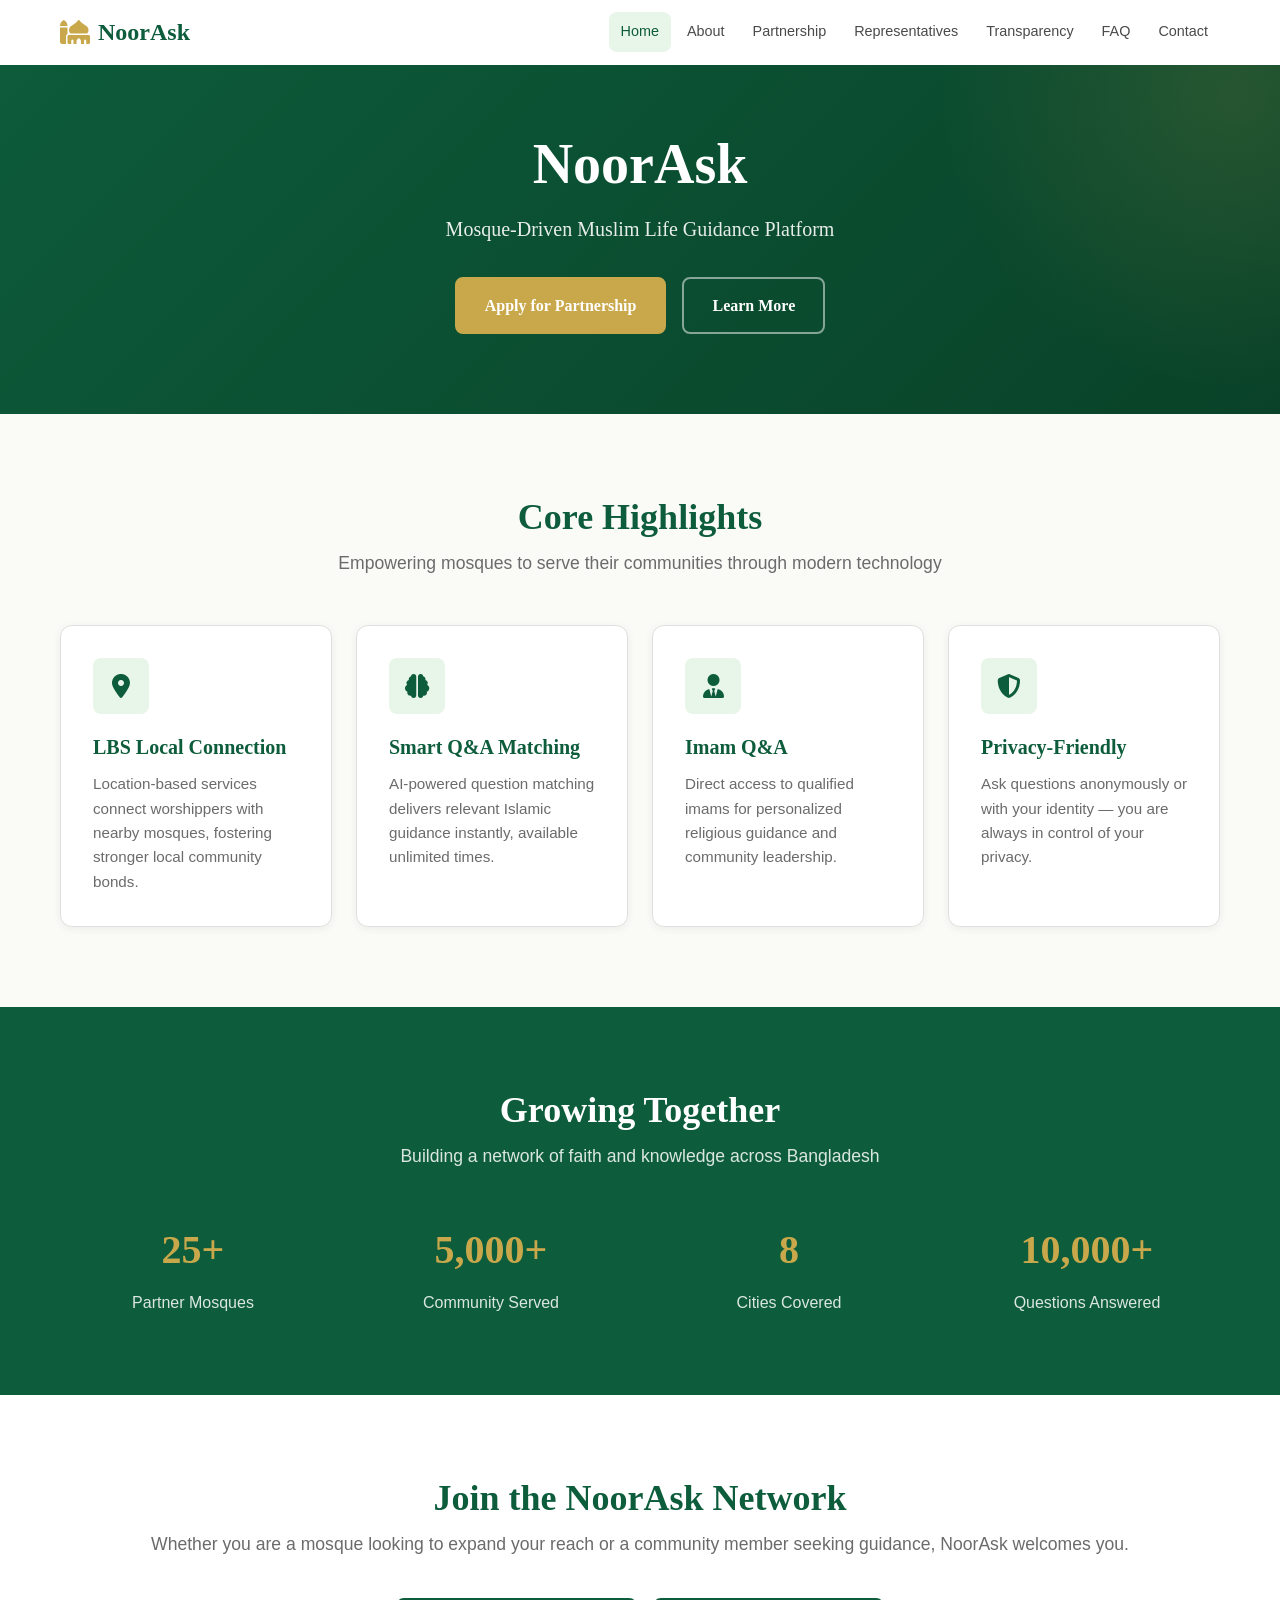
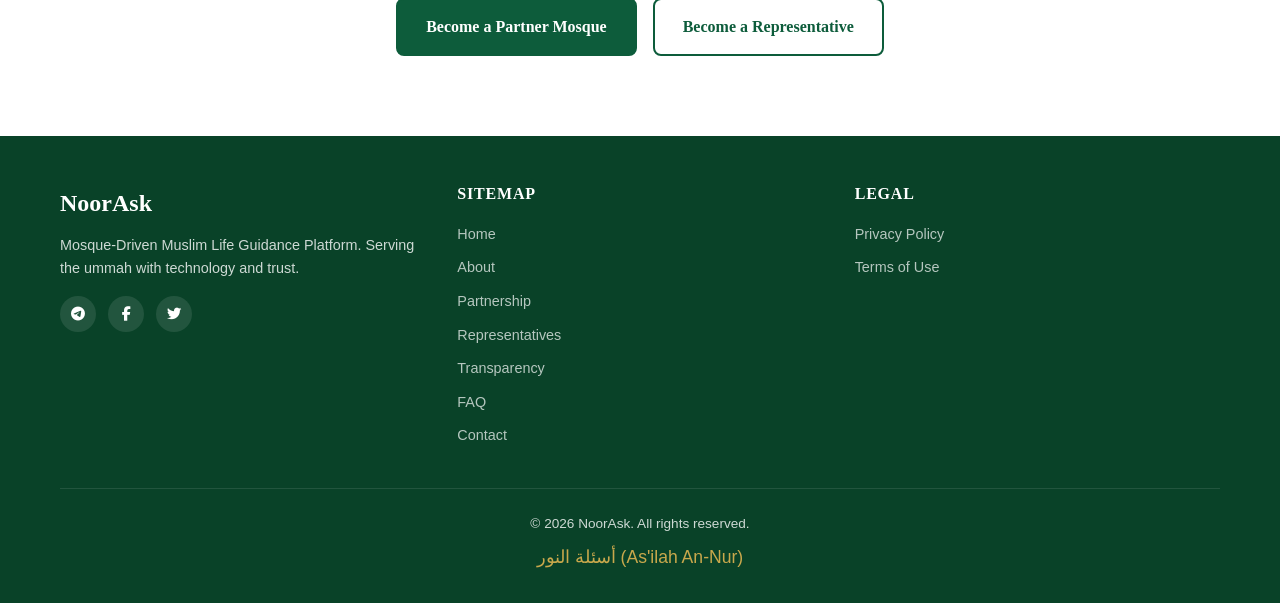
==== index.html @ b7441f34 "Initial commit: NoorAsk recruitment website" ====
<!DOCTYPE html>
<html lang="en" dir="ltr">
<head>
  <meta charset="UTF-8">
  <meta name="viewport" content="width=device-width, initial-scale=1.0">
  <meta name="description" content="NoorAsk - Mosque-Driven Muslim Life Guidance Platform. Connecting communities through technology.">
  <title>NoorAsk - Mosque-Driven Muslim Life Guidance</title>
  <link rel="stylesheet" href="https://cdnjs.cloudflare.com/ajax/libs/font-awesome/6.4.0/css/all.min.css">
  <link rel="stylesheet" href="./css/style.css">
</head>
<body>
  <!-- Navigation -->
  <nav class="navbar">
    <div class="container">
      <a href="./index.html" class="logo">
        <i class="fas fa-mosque"></i>
        NoorAsk
      </a>
      <button class="nav-toggle" aria-label="Toggle navigation">
        <i class="fas fa-bars"></i>
      </button>
      <ul class="nav-menu">
        <li><a href="./index.html" class="active">Home</a></li>
        <li><a href="./about.html">About</a></li>
        <li><a href="./partnership.html">Partnership</a></li>
        <li><a href="./representatives.html">Representatives</a></li>
        <li><a href="./transparency.html">Transparency</a></li>
        <li><a href="./faq.html">FAQ</a></li>
        <li><a href="./contact.html">Contact</a></li>
      </ul>
    </div>
  </nav>

  <!-- Hero Section -->
  <section class="hero">
    <div class="container">
      <h1>NoorAsk</h1>
      <p class="tagline">Mosque-Driven Muslim Life Guidance Platform</p>
      <div class="hero-buttons">
        <a href="./partnership.html" class="btn btn-primary">Apply for Partnership</a>
        <a href="./about.html" class="btn btn-outline">Learn More</a>
      </div>
    </div>
  </section>

  <!-- Features Section -->
  <section class="section bg-cream">
    <div class="container">
      <div class="section-header">
        <h2 class="section-title">Core Highlights</h2>
        <p class="section-subtitle">Empowering mosques to serve their communities through modern technology</p>
      </div>
      <div class="cards-grid">
        <div class="card">
          <div class="card-icon">
            <i class="fas fa-map-marker-alt"></i>
          </div>
          <h3>LBS Local Connection</h3>
          <p>Location-based services connect worshippers with nearby mosques, fostering stronger local community bonds.</p>
        </div>
        <div class="card">
          <div class="card-icon">
            <i class="fas fa-brain"></i>
          </div>
          <h3>Smart Q&A Matching</h3>
          <p>AI-powered question matching delivers relevant Islamic guidance instantly, available unlimited times.</p>
        </div>
        <div class="card">
          <div class="card-icon">
            <i class="fas fa-user-tie"></i>
          </div>
          <h3>Imam Q&A</h3>
          <p>Direct access to qualified imams for personalized religious guidance and community leadership.</p>
        </div>
        <div class="card">
          <div class="card-icon">
            <i class="fas fa-shield-alt"></i>
          </div>
          <h3>Privacy-Friendly</h3>
          <p>Ask questions anonymously or with your identity — you are always in control of your privacy.</p>
        </div>
      </div>
    </div>
  </section>

  <!-- Stats Section -->
  <section class="section bg-green">
    <div class="container">
      <div class="section-header">
        <h2 class="section-title">Growing Together</h2>
        <p class="section-subtitle">Building a network of faith and knowledge across Bangladesh</p>
      </div>
      <div class="stats-grid">
        <div class="stat-item">
          <span class="stat-number">25+</span>
          <span class="stat-label">Partner Mosques</span>
        </div>
        <div class="stat-item">
          <span class="stat-number">5,000+</span>
          <span class="stat-label">Community Served</span>
        </div>
        <div class="stat-item">
          <span class="stat-number">8</span>
          <span class="stat-label">Cities Covered</span>
        </div>
        <div class="stat-item">
          <span class="stat-number">10,000+</span>
          <span class="stat-label">Questions Answered</span>
        </div>
      </div>
    </div>
  </section>

  <!-- CTA Section -->
  <section class="section">
    <div class="container" style="text-align: center;">
      <h2 class="section-title">Join the NoorAsk Network</h2>
      <p class="section-subtitle">Whether you are a mosque looking to expand your reach or a community member seeking guidance, NoorAsk welcomes you.</p>
      <div style="display: flex; gap: 1rem; justify-content: center; flex-wrap: wrap;">
        <a href="./partnership.html" class="btn btn-primary">Become a Partner Mosque</a>
        <a href="./representatives.html" class="btn btn-outline">Become a Representative</a>
      </div>
    </div>
  </section>

  <!-- Footer -->
  <footer class="footer">
    <div class="container">
      <div class="footer-grid">
        <div>
          <div class="footer-brand">NoorAsk</div>
          <p style="font-size: 0.9rem; line-height: 1.6;">Mosque-Driven Muslim Life Guidance Platform. Serving the ummah with technology and trust.</p>
          <div class="footer-social">
            <a href="https://t.me/nooraskbangladesh" target="_blank" aria-label="Telegram"><i class="fab fa-telegram-plane"></i></a>
            <a href="https://facebook.com/nooraskbangladesh" target="_blank" aria-label="Facebook"><i class="fab fa-facebook-f"></i></a>
            <a href="#" target="_blank" aria-label="Twitter"><i class="fab fa-twitter"></i></a>
          </div>
        </div>
        <div class="footer-section">
          <h4>Sitemap</h4>
          <ul class="footer-links">
            <li><a href="./index.html">Home</a></li>
            <li><a href="./about.html">About</a></li>
            <li><a href="./partnership.html">Partnership</a></li>
            <li><a href="./representatives.html">Representatives</a></li>
            <li><a href="./transparency.html">Transparency</a></li>
            <li><a href="./faq.html">FAQ</a></li>
            <li><a href="./contact.html">Contact</a></li>
          </ul>
        </div>
        <div class="footer-section">
          <h4>Legal</h4>
          <ul class="footer-links">
            <li><a href="#">Privacy Policy</a></li>
            <li><a href="#">Terms of Use</a></li>
          </ul>
        </div>
      </div>
      <div class="footer-bottom">
        <p>© 2026 NoorAsk. All rights reserved.</p>
        <p class="arabic-text">أسئلة النور (As'ilah An-Nur)</p>
      </div>
    </div>
  </footer>

  <script src="./js/main.js"></script>
</body>
</html>
---- css/style.css ----
/* NoorAsk - Mosque-Driven Muslim Life Guidance Platform */
/* Global Reset & Base */
*, *::before, *::after {
  box-sizing: border-box;
  margin: 0;
  padding: 0;
}

:root {
  --primary-green: #0D5C3B;
  --dark-green: #094228;
  --light-green: #E8F5E9;
  --accent-gold: #C9A84C;
  --accent-gold-hover: #B3943D;
  --text-dark: #1A1A1A;
  --text-medium: #4A4A4A;
  --text-light: #6B6B6B;
  --bg-white: #FFFFFF;
  --bg-cream: #FAFAF7;
  --border-light: #E0E0E0;
  --shadow-sm: 0 2px 8px rgba(0,0,0,0.06);
  --shadow-md: 0 4px 16px rgba(0,0,0,0.1);
  --radius-sm: 8px;
  --radius-md: 12px;
  --radius-lg: 16px;
  --transition: all 0.3s ease;
}

html {
  scroll-behavior: smooth;
}

body {
  font-family: -apple-system, BlinkMacSystemFont, "Segoe UI", Roboto, "Helvetica Neue", Arial, "Noto Sans", sans-serif, "Apple Color Emoji", "Segoe UI Emoji";
  color: var(--text-dark);
  background-color: var(--bg-white);
  line-height: 1.6;
  -webkit-font-smoothing: antialiased;
}

h1, h2, h3, h4, h5, h6 {
  font-family: Georgia, "Times New Roman", serif;
  font-weight: 600;
  line-height: 1.3;
  color: var(--primary-green);
}

a {
  color: var(--primary-green);
  text-decoration: none;
  transition: var(--transition);
}

a:hover {
  color: var(--accent-gold);
}

img {
  max-width: 100%;
  height: auto;
  display: block;
}

.container {
  width: 100%;
  max-width: 1200px;
  margin: 0 auto;
  padding: 0 1.25rem;
}

/* Buttons */
.btn {
  display: inline-flex;
  align-items: center;
  justify-content: center;
  padding: 0.875rem 1.75rem;
  font-family: Georgia, serif;
  font-size: 1rem;
  font-weight: 600;
  border-radius: var(--radius-sm);
  cursor: pointer;
  transition: var(--transition);
  border: 2px solid transparent;
  text-align: center;
}

.btn-primary {
  background-color: var(--primary-green);
  color: var(--bg-white);
  border-color: var(--primary-green);
}

.btn-primary:hover {
  background-color: var(--dark-green);
  border-color: var(--dark-green);
  color: var(--bg-white);
}

.btn-outline {
  background-color: transparent;
  color: var(--primary-green);
  border-color: var(--primary-green);
}

.btn-outline:hover {
  background-color: var(--primary-green);
  color: var(--bg-white);
}

.btn-gold {
  background-color: var(--accent-gold);
  color: var(--bg-white);
  border-color: var(--accent-gold);
}

.btn-gold:hover {
  background-color: var(--accent-gold-hover);
  border-color: var(--accent-gold-hover);
  color: var(--bg-white);
}

.btn-sm {
  padding: 0.625rem 1.25rem;
  font-size: 0.875rem;
}

/* Section Styles */
.section {
  padding: 4rem 0;
}

.section-title {
  font-size: 2rem;
  text-align: center;
  margin-bottom: 0.5rem;
}

.section-subtitle {
  text-align: center;
  color: var(--text-light);
  font-size: 1.1rem;
  margin-bottom: 2.5rem;
}

.section-header {
  text-align: center;
  margin-bottom: 3rem;
}

.bg-cream {
  background-color: var(--bg-cream);
}

.bg-green {
  background-color: var(--primary-green);
  color: var(--bg-white);
}

.bg-green h1,
.bg-green h2,
.bg-green h3,
.bg-green h4 {
  color: var(--bg-white);
}

.bg-green .section-subtitle {
  color: rgba(255,255,255,0.85);
}

/* Navigation */
.navbar {
  position: fixed;
  top: 0;
  left: 0;
  right: 0;
  background-color: var(--bg-white);
  z-index: 1000;
  transition: var(--transition);
  border-bottom: 1px solid transparent;
}

.navbar.scrolled {
  box-shadow: var(--shadow-sm);
  border-bottom-color: var(--border-light);
}

.navbar .container {
  display: flex;
  align-items: center;
  justify-content: space-between;
  height: 64px;
}

.logo {
  font-family: Georgia, serif;
  font-size: 1.5rem;
  font-weight: 700;
  color: var(--primary-green);
  display: flex;
  align-items: center;
  gap: 0.5rem;
}

.logo i {
  color: var(--accent-gold);
}

.nav-menu {
  display: flex;
  list-style: none;
  gap: 0.25rem;
}

.nav-menu a {
  display: block;
  padding: 0.5rem 0.75rem;
  font-size: 0.9rem;
  font-weight: 500;
  color: var(--text-medium);
  border-radius: var(--radius-sm);
}

.nav-menu a:hover,
.nav-menu a.active {
  color: var(--primary-green);
  background-color: var(--light-green);
}

.nav-toggle {
  display: none;
  background: none;
  border: none;
  cursor: pointer;
  padding: 0.5rem;
  color: var(--primary-green);
  font-size: 1.25rem;
}

/* Mobile Navigation */
@media (max-width: 991px) {
  .nav-toggle {
    display: block;
  }

  .nav-menu {
    position: fixed;
    top: 64px;
    left: 0;
    right: 0;
    background-color: var(--bg-white);
    flex-direction: column;
    padding: 1rem;
    gap: 0.5rem;
    box-shadow: var(--shadow-md);
    transform: translateY(-150%);
    opacity: 0;
    transition: var(--transition);
    pointer-events: none;
    border-bottom: 1px solid var(--border-light);
  }

  .nav-menu.open {
    transform: translateY(0);
    opacity: 1;
    pointer-events: all;
  }

  .nav-menu a {
    padding: 0.875rem 1rem;
    font-size: 1rem;
    border-bottom: 1px solid var(--border-light);
    border-radius: 0;
  }

  .nav-menu li:last-child a {
    border-bottom: none;
  }
}

/* Hero Section */
.hero {
  padding: 8rem 0 5rem;
  background: linear-gradient(135deg, var(--primary-green) 0%, var(--dark-green) 100%);
  color: var(--bg-white);
  text-align: center;
  position: relative;
  overflow: hidden;
}

.hero::before {
  content: '';
  position: absolute;
  top: -50%;
  right: -20%;
  width: 600px;
  height: 600px;
  background: radial-gradient(circle, rgba(201,168,76,0.15) 0%, transparent 70%);
  pointer-events: none;
}

.hero h1 {
  font-size: 3rem;
  color: var(--bg-white);
  margin-bottom: 0.75rem;
}

.hero .tagline {
  font-family: Georgia, serif;
  font-size: 1.25rem;
  opacity: 0.9;
  margin-bottom: 2rem;
  max-width: 600px;
  margin-left: auto;
  margin-right: auto;
}

.hero-buttons {
  display: flex;
  gap: 1rem;
  justify-content: center;
  flex-wrap: wrap;
}

.hero .btn-primary {
  background-color: var(--accent-gold);
  border-color: var(--accent-gold);
  color: var(--bg-white);
}

.hero .btn-primary:hover {
  background-color: var(--accent-gold-hover);
  border-color: var(--accent-gold-hover);
}

.hero .btn-outline {
  color: var(--bg-white);
  border-color: rgba(255,255,255,0.5);
}

.hero .btn-outline:hover {
  background-color: var(--bg-white);
  color: var(--primary-green);
  border-color: var(--bg-white);
}

/* Cards Grid */
.cards-grid {
  display: grid;
  grid-template-columns: repeat(auto-fit, minmax(260px, 1fr));
  gap: 1.5rem;
}

.card {
  background-color: var(--bg-white);
  border-radius: var(--radius-md);
  padding: 2rem;
  box-shadow: var(--shadow-sm);
  border: 1px solid var(--border-light);
  transition: var(--transition);
}

.card:hover {
  box-shadow: var(--shadow-md);
  transform: translateY(-4px);
}

.card-icon {
  width: 56px;
  height: 56px;
  background-color: var(--light-green);
  border-radius: var(--radius-sm);
  display: flex;
  align-items: center;
  justify-content: center;
  margin-bottom: 1.25rem;
  color: var(--primary-green);
  font-size: 1.5rem;
}

.card h3 {
  font-size: 1.25rem;
  margin-bottom: 0.75rem;
}

.card p {
  color: var(--text-light);
  font-size: 0.95rem;
  line-height: 1.6;
}

/* Stats Section */
.stats-grid {
  display: grid;
  grid-template-columns: repeat(auto-fit, minmax(200px, 1fr));
  gap: 2rem;
  text-align: center;
}

.stat-item .stat-number {
  font-family: Georgia, serif;
  font-size: 2.5rem;
  font-weight: 700;
  color: var(--accent-gold);
  display: block;
  margin-bottom: 0.5rem;
}

.stat-item .stat-label {
  font-size: 1rem;
  color: rgba(255,255,255,0.85);
}

/* Placeholder Boxes */
.typeform-placeholder,
.dropboxsign-placeholder {
  background-color: var(--light-green);
  border: 2px dashed var(--primary-green);
  border-radius: var(--radius-md);
  padding: 3rem 2rem;
  text-align: center;
  color: var(--primary-green);
  font-family: Georgia, serif;
  margin: 1.5rem 0;
}

.typeform-placeholder i,
.dropboxsign-placeholder i {
  font-size: 2.5rem;
  margin-bottom: 1rem;
  display: block;
  opacity: 0.7;
}

/* Team Cards */
.team-grid {
  display: grid;
  grid-template-columns: repeat(auto-fit, minmax(240px, 1fr));
  gap: 1.5rem;
}

.team-card {
  text-align: center;
  padding: 2rem 1.5rem;
}

.team-avatar {
  width: 96px;
  height: 96px;
  background-color: var(--light-green);
  border-radius: 50%;
  display: flex;
  align-items: center;
  justify-content: center;
  margin: 0 auto 1.25rem;
  color: var(--primary-green);
  font-size: 2rem;
}

.team-card h4 {
  font-size: 1.15rem;
  margin-bottom: 0.25rem;
}

.team-role {
  color: var(--accent-gold);
  font-weight: 600;
  font-size: 0.9rem;
  margin-bottom: 0.75rem;
  display: block;
}

.team-card p {
  color: var(--text-light);
  font-size: 0.9rem;
}

/* Process Steps */
.process-steps {
  display: flex;
  justify-content: center;
  flex-wrap: wrap;
  gap: 1rem;
  margin: 2rem 0;
}

.step {
  display: flex;
  align-items: center;
  gap: 0.75rem;
  background-color: var(--bg-white);
  padding: 1rem 1.25rem;
  border-radius: var(--radius-sm);
  box-shadow: var(--shadow-sm);
  border: 1px solid var(--border-light);
  min-width: 200px;
}

.step-number {
  width: 36px;
  height: 36px;
  background-color: var(--primary-green);
  color: var(--bg-white);
  border-radius: 50%;
  display: flex;
  align-items: center;
  justify-content: center;
  font-family: Georgia, serif;
  font-weight: 700;
  flex-shrink: 0;
}

.step-text {
  font-weight: 500;
  font-size: 0.95rem;
}

/* Tables */
.table-responsive {
  overflow-x: auto;
  margin: 1.5rem 0;
}

table {
  width: 100%;
  border-collapse: collapse;
  background-color: var(--bg-white);
  border-radius: var(--radius-md);
  overflow: hidden;
  box-shadow: var(--shadow-sm);
}

thead {
  background-color: var(--primary-green);
  color: var(--bg-white);
}

th, td {
  padding: 1rem 1.25rem;
  text-align: left;
  border-bottom: 1px solid var(--border-light);
}

th {
  font-family: Georgia, serif;
  font-weight: 600;
  font-size: 0.95rem;
}

tbody tr:last-child td {
  border-bottom: none;
}

tbody tr:hover {
  background-color: var(--light-green);
}

/* Progress Bar */
.progress-bar {
  width: 100%;
  height: 8px;
  background-color: var(--border-light);
  border-radius: 4px;
  overflow: hidden;
}

.progress-fill {
  height: 100%;
  background-color: var(--accent-gold);
  border-radius: 4px;
  transition: width 0.5s ease;
}

/* FAQ Accordion */
.faq-category {
  margin-bottom: 2.5rem;
}

.faq-category-title {
  font-size: 1.35rem;
  margin-bottom: 1rem;
  padding-bottom: 0.5rem;
  border-bottom: 2px solid var(--light-green);
}

.faq-item {
  background-color: var(--bg-white);
  border: 1px solid var(--border-light);
  border-radius: var(--radius-sm);
  margin-bottom: 0.75rem;
  overflow: hidden;
}

.faq-question {
  width: 100%;
  background: none;
  border: none;
  padding: 1.25rem;
  text-align: left;
  font-family: inherit;
  font-size: 1rem;
  font-weight: 500;
  color: var(--text-dark);
  cursor: pointer;
  display: flex;
  justify-content: space-between;
  align-items: center;
  transition: var(--transition);
}

.faq-question:hover {
  background-color: var(--light-green);
}

.faq-question i {
  transition: var(--transition);
  color: var(--primary-green);
}

.faq-item.active .faq-question i {
  transform: rotate(180deg);
}

.faq-answer {
  max-height: 0;
  overflow: hidden;
  transition: max-height 0.3s ease, padding 0.3s ease;
  padding: 0 1.25rem;
}

.faq-item.active .faq-answer {
  max-height: 500px;
  padding: 0 1.25rem 1.25rem;
}

.faq-answer p {
  color: var(--text-light);
  line-height: 1.7;
}

/* Contact Page */
.contact-grid {
  display: grid;
  grid-template-columns: repeat(auto-fit, minmax(280px, 1fr));
  gap: 2rem;
  margin-top: 2rem;
}

.contact-card {
  text-align: center;
  padding: 2.5rem 2rem;
}

.contact-card i {
  font-size: 2rem;
  color: var(--accent-gold);
  margin-bottom: 1rem;
}

.contact-card h3 {
  margin-bottom: 0.5rem;
  font-size: 1.2rem;
}

.contact-card a {
  color: var(--primary-green);
  font-weight: 500;
}

.contact-card a:hover {
  color: var(--accent-gold);
}

.social-links {
  display: flex;
  justify-content: center;
  gap: 1rem;
  margin-top: 2rem;
}

.social-links a {
  width: 48px;
  height: 48px;
  border-radius: 50%;
  background-color: var(--light-green);
  color: var(--primary-green);
  display: flex;
  align-items: center;
  justify-content: center;
  font-size: 1.25rem;
  transition: var(--transition);
}

.social-links a:hover {
  background-color: var(--primary-green);
  color: var(--bg-white);
  transform: translateY(-3px);
}

/* Footer */
.footer {
  background-color: var(--dark-green);
  color: rgba(255,255,255,0.8);
  padding: 3rem 0 1.5rem;
}

.footer-grid {
  display: grid;
  grid-template-columns: repeat(auto-fit, minmax(200px, 1fr));
  gap: 2rem;
  margin-bottom: 2rem;
}

.footer-brand {
  font-family: Georgia, serif;
  font-size: 1.5rem;
  font-weight: 700;
  color: var(--bg-white);
  margin-bottom: 0.75rem;
}

.footer-section h4 {
  color: var(--bg-white);
  font-size: 1rem;
  margin-bottom: 1rem;
  text-transform: uppercase;
  letter-spacing: 0.05em;
}

.footer-links {
  list-style: none;
}

.footer-links li {
  margin-bottom: 0.5rem;
}

.footer-links a {
  color: rgba(255,255,255,0.7);
  font-size: 0.9rem;
}

.footer-links a:hover {
  color: var(--accent-gold);
}

.footer-social {
  display: flex;
  gap: 0.75rem;
  margin-top: 1rem;
}

.footer-social a {
  width: 36px;
  height: 36px;
  border-radius: 50%;
  background-color: rgba(255,255,255,0.1);
  color: var(--bg-white);
  display: flex;
  align-items: center;
  justify-content: center;
  font-size: 0.9rem;
  transition: var(--transition);
}

.footer-social a:hover {
  background-color: var(--accent-gold);
  color: var(--bg-white);
}

.footer-bottom {
  border-top: 1px solid rgba(255,255,255,0.1);
  padding-top: 1.5rem;
  text-align: center;
  font-size: 0.85rem;
}

.footer-bottom p {
  margin-bottom: 0.5rem;
}

.arabic-text {
  font-family: "Traditional Arabic", "Arial", sans-serif;
  font-size: 1.1rem;
  color: var(--accent-gold);
  margin-top: 0.5rem;
}

/* Content Blocks */
.content-block {
  max-width: 800px;
  margin: 0 auto;
}

.content-block p {
  margin-bottom: 1.25rem;
  color: var(--text-medium);
  line-height: 1.8;
}

.feature-list {
  list-style: none;
  margin: 1.5rem 0;
}

.feature-list li {
  padding: 0.75rem 0;
  padding-left: 2rem;
  position: relative;
  color: var(--text-medium);
  border-bottom: 1px solid var(--border-light);
}

.feature-list li:last-child {
  border-bottom: none;
}

.feature-list li::before {
  content: '\f00c';
  font-family: 'Font Awesome 6 Free';
  font-weight: 900;
  position: absolute;
  left: 0;
  color: var(--accent-gold);
}

/* Responsive Adjustments */
@media (max-width: 768px) {
  .hero {
    padding: 7rem 0 4rem;
  }

  .hero h1 {
    font-size: 2.25rem;
  }

  .hero .tagline {
    font-size: 1.05rem;
  }

  .section {
    padding: 3rem 0;
  }

  .section-title {
    font-size: 1.6rem;
  }

  .cards-grid {
    grid-template-columns: 1fr;
  }

  .process-steps {
    flex-direction: column;
    align-items: stretch;
  }

  .step {
    min-width: auto;
  }

  .stats-grid {
    grid-template-columns: 1fr;
    gap: 1.5rem;
  }

  .footer-grid {
    grid-template-columns: 1fr;
    text-align: center;
  }

  .footer-social {
    justify-content: center;
  }
}

@media (min-width: 992px) {
  .hero h1 {
    font-size: 3.5rem;
  }

  .section {
    padding: 5rem 0;
  }

  .section-title {
    font-size: 2.25rem;
  }
}

/* RTL Support */
[dir="rtl"] .feature-list li {
  padding-left: 0;
  padding-right: 2rem;
}

[dir="rtl"] .feature-list li::before {
  left: auto;
  right: 0;
}

[dir="rtl"] .step {
  flex-direction: row-reverse;
}

[dir="rtl"] .faq-question {
  flex-direction: row-reverse;
  text-align: right;
}
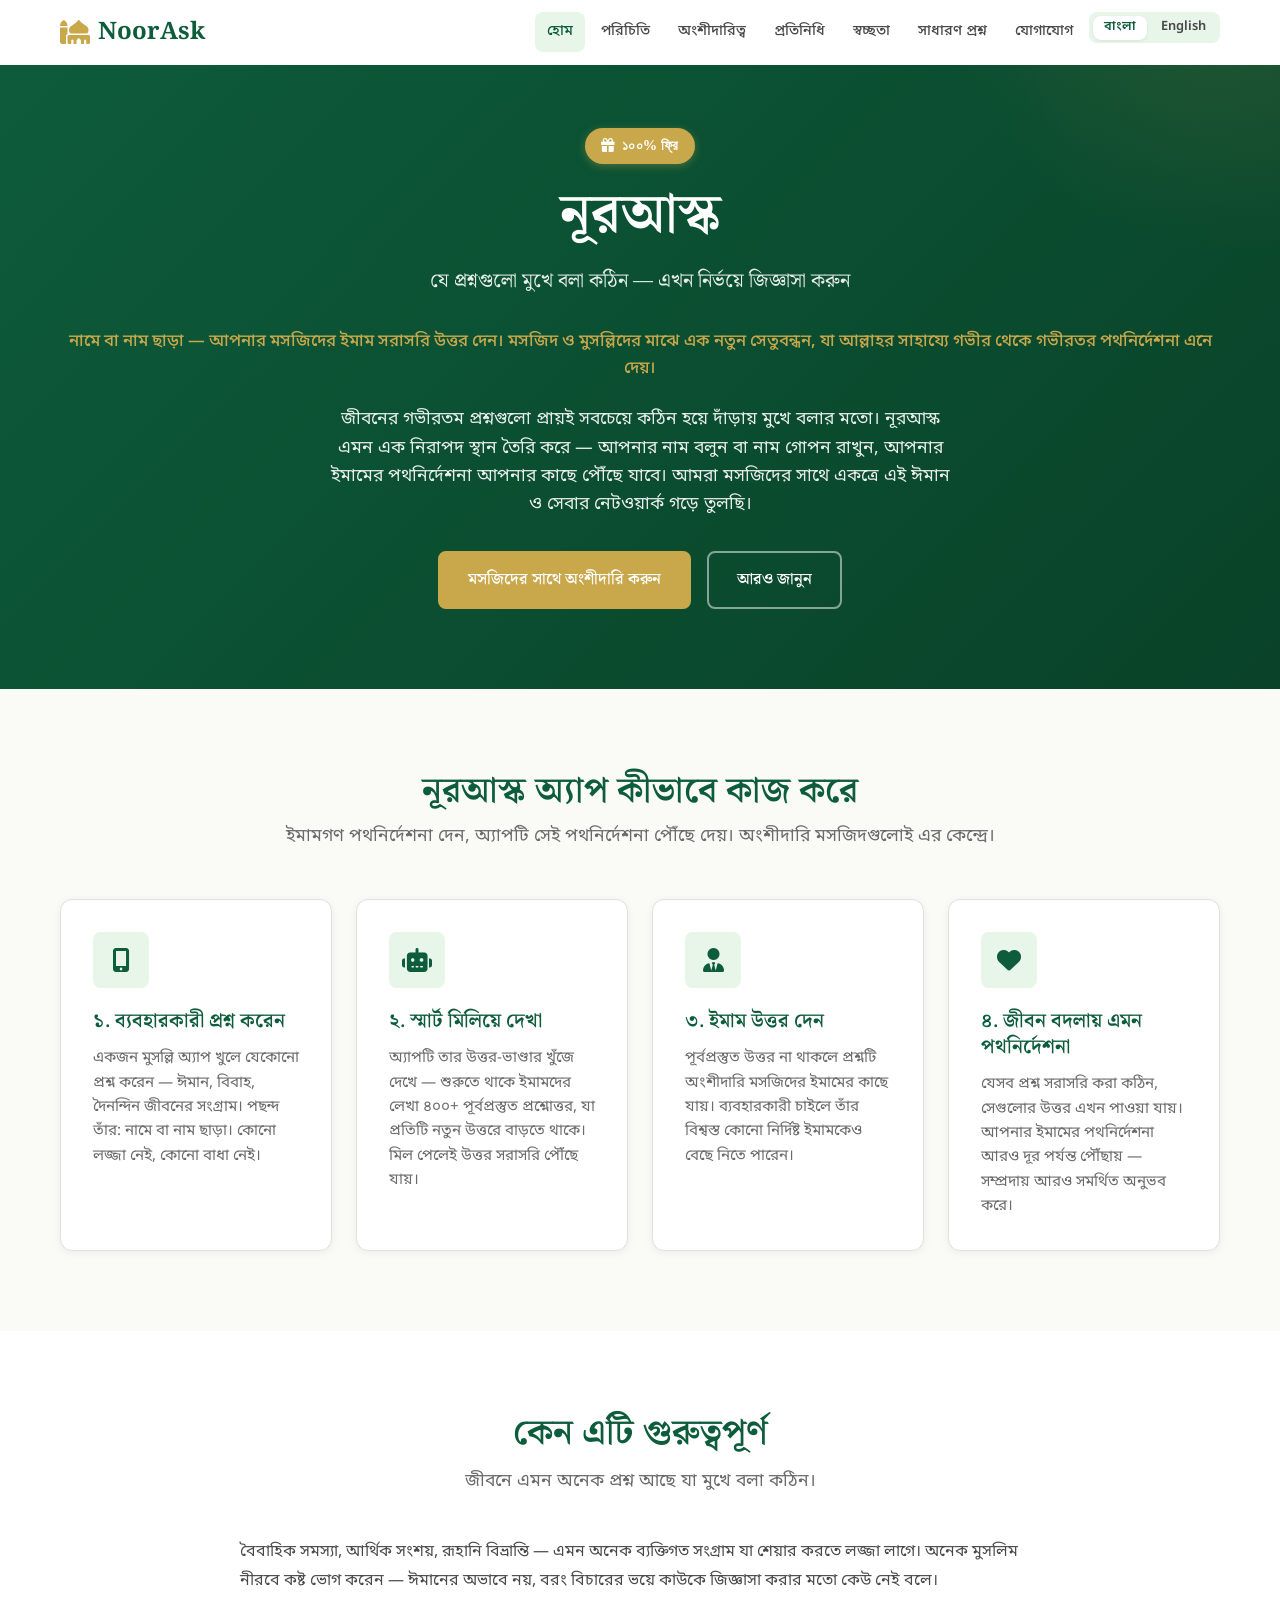
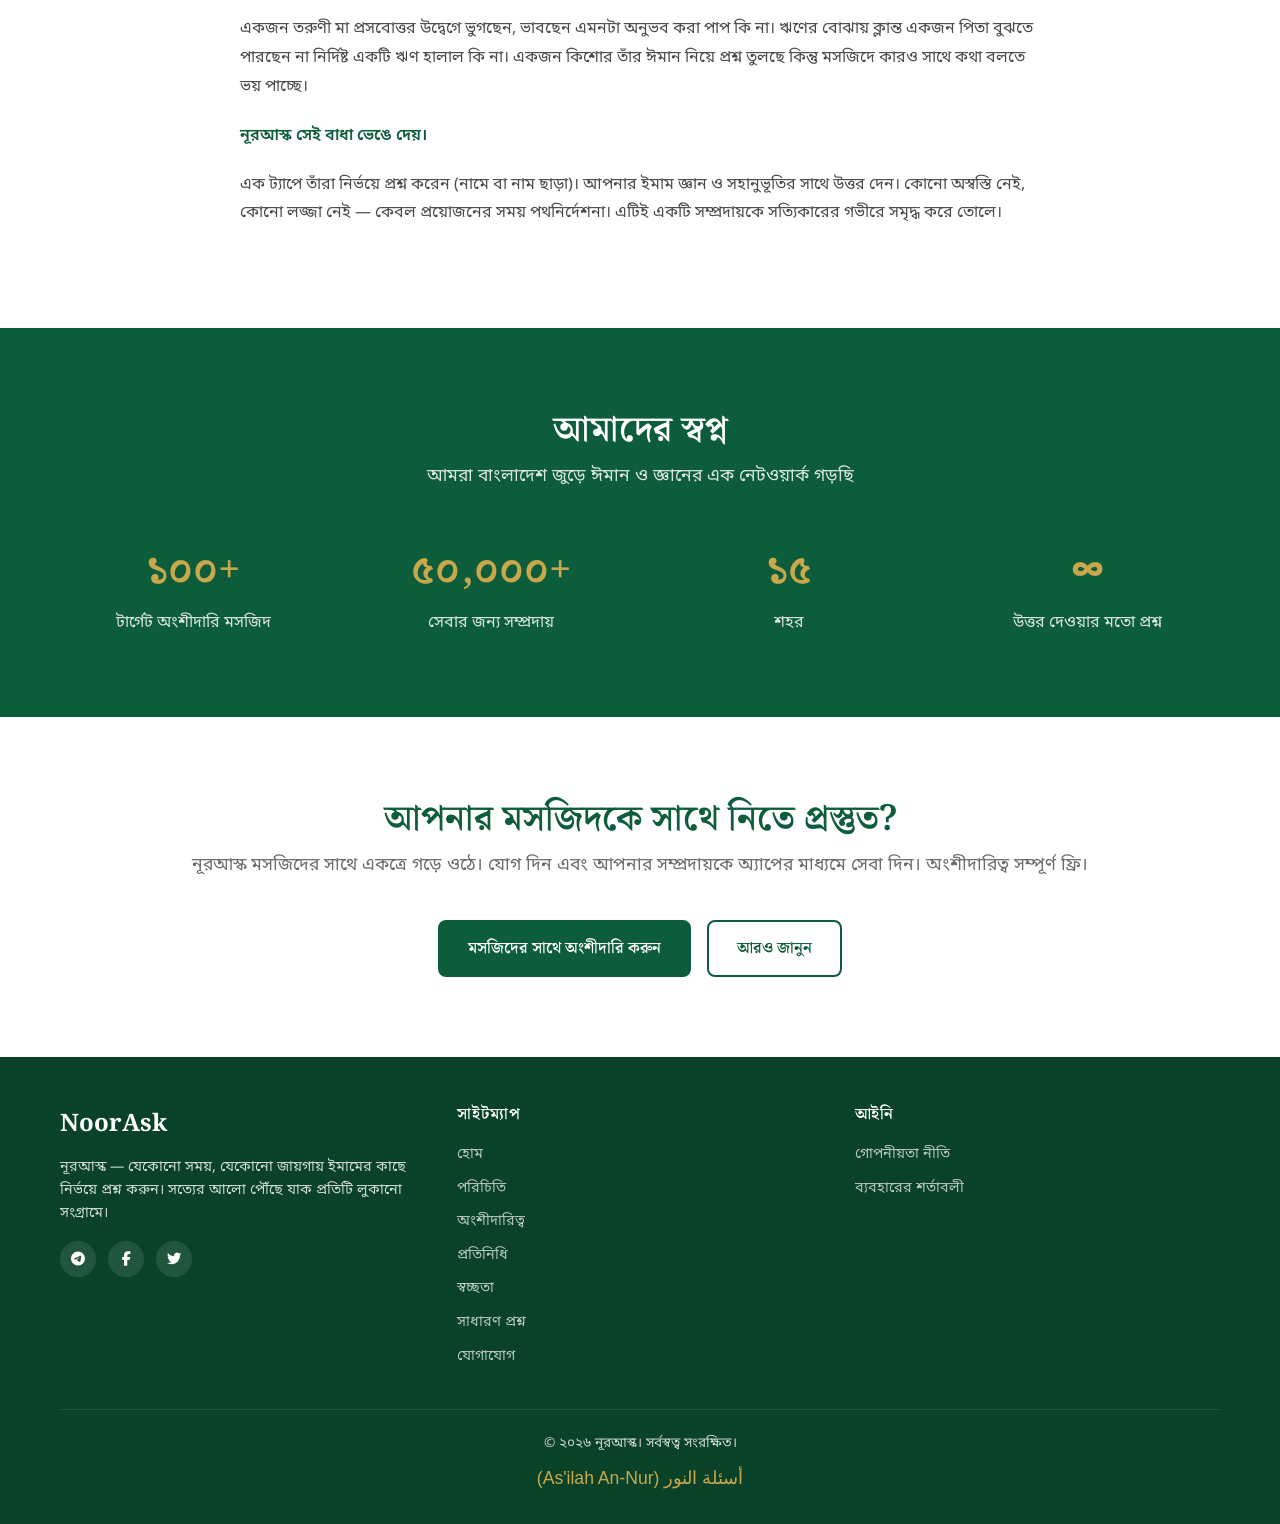
==== commit 385581c3: "feat: i18n Bengali default + content repositioning per user feedback" ====
--- a/index.html
+++ b/index.html
@@ -1,11 +1,14 @@
 <!DOCTYPE html>
-<html lang="en" dir="ltr">
+<html lang="bn" dir="ltr">
 <head>
   <meta charset="UTF-8">
   <meta name="viewport" content="width=device-width, initial-scale=1.0">
-  <meta name="description" content="NoorAsk - Mosque-Driven Muslim Life Guidance Platform. Connecting communities through technology.">
-  <title>NoorAsk - Mosque-Driven Muslim Life Guidance</title>
+  <meta name="description" content="নূরআস্ক — একটি মোবাইল অ্যাপ যা মসজিদ ও মুসল্লিদের মাঝে সেতুবন্ধন তৈরি করে। আপনার মসজিদের সাথে অংশীদারি করে মুসল্লিদের নির্ভয়ে প্রশ্ন জিজ্ঞাসার সুযোগ দিন।">
+  <title>নূরআস্ক — মসজিদ ও মুসল্লিদের মাঝে সেতুবন্ধন</title>
   <link rel="stylesheet" href="https://cdnjs.cloudflare.com/ajax/libs/font-awesome/6.4.0/css/all.min.css">
+  <link rel="preconnect" href="https://fonts.googleapis.com">
+  <link rel="preconnect" href="https://fonts.gstatic.com" crossorigin>
+  <link href="https://fonts.googleapis.com/css2?family=Hind+Siliguri:wght@400;500;600;700&family=Noto+Sans+Bengali:wght@400;500;600;700&family=Noto+Serif+Bengali:wght@500;600;700&display=swap" rel="stylesheet">
   <link rel="stylesheet" href="./css/style.css">
 </head>
 <body>
@@ -20,13 +23,19 @@
         <i class="fas fa-bars"></i>
       </button>
       <ul class="nav-menu">
-        <li><a href="./index.html" class="active">Home</a></li>
-        <li><a href="./about.html">About</a></li>
-        <li><a href="./partnership.html">Partnership</a></li>
-        <li><a href="./representatives.html">Representatives</a></li>
-        <li><a href="./transparency.html">Transparency</a></li>
-        <li><a href="./faq.html">FAQ</a></li>
-        <li><a href="./contact.html">Contact</a></li>
+        <li class="active"><a href="./index.html" data-i18n="nav.home">হোম</a></li>
+        <li><a href="./about.html" data-i18n="nav.about">পরিচিতি</a></li>
+        <li><a href="./partnership.html" data-i18n="nav.partnership">অংশীদারিত্ব</a></li>
+        <li><a href="./representatives.html" data-i18n="nav.representatives">প্রতিনিধি</a></li>
+        <li><a href="./transparency.html" data-i18n="nav.transparency">স্বচ্ছতা</a></li>
+        <li><a href="./faq.html" data-i18n="nav.faq">সাধারণ প্রশ্ন</a></li>
+        <li><a href="./contact.html" data-i18n="nav.contact">যোগাযোগ</a></li>
+        <li>
+          <div class="lang-switcher">
+            <button class="lang-btn active" data-lang="bn" data-i18n="lang.bn">বাংলা</button>
+            <button class="lang-btn" data-lang="en" data-i18n="lang.en">English</button>
+          </div>
+        </li>
       </ul>
     </div>
   </nav>
@@ -34,11 +43,14 @@
   <!-- Hero Section -->
   <section class="hero">
     <div class="container">
-      <h1>NoorAsk</h1>
-      <p class="tagline">Mosque-Driven Muslim Life Guidance Platform</p>
+      <div class="free-badge"><i class="fas fa-gift"></i><span data-i18n="badge.free">১০০% ফ্রি</span></div>
+      <h1 data-i18n="home.hero.title">নূরআস্ক</h1>
+      <p class="tagline" data-i18n="home.hero.tagline">যে প্রশ্নগুলো মুখে বলা কঠিন — এখন নির্ভয়ে জিজ্ঞাসা করুন</p>
+      <p style="font-size: 1.05rem; color: var(--accent-gold); font-weight: 500; margin-bottom: 1.5rem;" data-i18n="home.hero.sub">নামে বা নাম ছাড়া — আপনার মসজিদের ইমাম সরাসরি উত্তর দেন। মসজিদ ও মুসল্লিদের মাঝে এক নতুন সেতুবন্ধন, যা আল্লাহর সাহায্যে গভীর থেকে গভীরতর পথনির্দেশনা এনে দেয়।</p>
+      <p style="font-size: 1.1rem; opacity: 0.9; margin-bottom: 2rem; max-width: 620px; margin-left: auto; margin-right: auto;" data-i18n="home.hero.desc">জীবনের গভীরতম প্রশ্নগুলো প্রায়ই সবচেয়ে কঠিন হয়ে দাঁড়ায় মুখে বলার মতো। নূরআস্ক এমন এক নিরাপদ স্থান তৈরি করে — আপনার নাম বলুন বা নাম গোপন রাখুন, আপনার ইমামের পথনির্দেশনা আপনার কাছে পৌঁছে যাবে। আমরা মসজিদের সাথে একত্রে এই ঈমান ও সেবার নেটওয়ার্ক গড়ে তুলছি।</p>
       <div class="hero-buttons">
-        <a href="./partnership.html" class="btn btn-primary">Apply for Partnership</a>
-        <a href="./about.html" class="btn btn-outline">Learn More</a>
+        <a href="./partnership.html" class="btn btn-primary" data-i18n="btn.partner">মসজিদের সাথে অংশীদারি করুন</a>
+        <a href="./about.html" class="btn btn-outline" data-i18n="btn.learnMore">আরও জানুন</a>
       </div>
     </div>
   </section>
@@ -47,38 +59,52 @@
   <section class="section bg-cream">
     <div class="container">
       <div class="section-header">
-        <h2 class="section-title">Core Highlights</h2>
-        <p class="section-subtitle">Empowering mosques to serve their communities through modern technology</p>
+        <h2 class="section-title" data-i18n="home.howitworks.title">নূরআস্ক অ্যাপ কীভাবে কাজ করে</h2>
+        <p class="section-subtitle" data-i18n="home.howitworks.subtitle">ইমামগণ পথনির্দেশনা দেন, অ্যাপটি সেই পথনির্দেশনা পৌঁছে দেয়। অংশীদারি মসজিদগুলোই এর কেন্দ্রে।</p>
       </div>
       <div class="cards-grid">
         <div class="card">
           <div class="card-icon">
-            <i class="fas fa-map-marker-alt"></i>
+            <i class="fas fa-mobile-alt"></i>
           </div>
-          <h3>LBS Local Connection</h3>
-          <p>Location-based services connect worshippers with nearby mosques, fostering stronger local community bonds.</p>
+          <h3 data-i18n="home.howitworks.step1.title">১. ব্যবহারকারী প্রশ্ন করেন</h3>
+          <p data-i18n="home.howitworks.step1.desc">একজন মুসল্লি অ্যাপ খুলে যেকোনো প্রশ্ন করেন — ঈমান, বিবাহ, দৈনন্দিন জীবনের সংগ্রাম। পছন্দ তাঁর: নামে বা নাম ছাড়া। কোনো লজ্জা নেই, কোনো বাধা নেই।</p>
         </div>
         <div class="card">
           <div class="card-icon">
-            <i class="fas fa-brain"></i>
+            <i class="fas fa-robot"></i>
           </div>
-          <h3>Smart Q&A Matching</h3>
-          <p>AI-powered question matching delivers relevant Islamic guidance instantly, available unlimited times.</p>
+          <h3 data-i18n="home.howitworks.step2.title">২. স্মার্ট মিলিয়ে দেখা</h3>
+          <p data-i18n="home.howitworks.step2.desc">অ্যাপটি তার উত্তর-ভাণ্ডার খুঁজে দেখে — শুরুতে থাকে ইমামদের লেখা ৪০০+ পূর্বপ্রস্তুত প্রশ্নোত্তর, যা প্রতিটি নতুন উত্তরে বাড়তে থাকে। মিল পেলেই উত্তর সরাসরি পৌঁছে যায়।</p>
         </div>
         <div class="card">
           <div class="card-icon">
             <i class="fas fa-user-tie"></i>
           </div>
-          <h3>Imam Q&A</h3>
-          <p>Direct access to qualified imams for personalized religious guidance and community leadership.</p>
+          <h3 data-i18n="home.howitworks.step3.title">৩. ইমাম উত্তর দেন</h3>
+          <p data-i18n="home.howitworks.step3.desc">পূর্বপ্রস্তুত উত্তর না থাকলে প্রশ্নটি অংশীদারি মসজিদের ইমামের কাছে যায়। ব্যবহারকারী চাইলে তাঁর বিশ্বস্ত কোনো নির্দিষ্ট ইমামকেও বেছে নিতে পারেন।</p>
         </div>
         <div class="card">
           <div class="card-icon">
-            <i class="fas fa-shield-alt"></i>
+            <i class="fas fa-heart"></i>
           </div>
-          <h3>Privacy-Friendly</h3>
-          <p>Ask questions anonymously or with your identity — you are always in control of your privacy.</p>
+          <h3 data-i18n="home.howitworks.step4.title">৪. জীবন বদলায় এমন পথনির্দেশনা</h3>
+          <p data-i18n="home.howitworks.step4.desc">যেসব প্রশ্ন সরাসরি করা কঠিন, সেগুলোর উত্তর এখন পাওয়া যায়। আপনার ইমামের পথনির্দেশনা আরও দূর পর্যন্ত পৌঁছায় — সম্প্রদায় আরও সমর্থিত অনুভব করে।</p>
         </div>
+      </div>
+    </div>
+  </section>
+
+  <!-- Why This Matters -->
+  <section class="section">
+    <div class="container">
+      <div class="content-block">
+        <h2 class="section-title" data-i18n="home.why.title">কেন এটি গুরুত্বপূর্ণ</h2>
+        <p style="text-align: center; color: var(--text-light); margin-bottom: 2.5rem; font-size: 1.1rem;" data-i18n="home.why.subtitle">জীবনে এমন অনেক প্রশ্ন আছে যা মুখে বলা কঠিন।</p>
+        <p data-i18n="home.why.p1">বৈবাহিক সমস্যা, আর্থিক সংশয়, রূহানি বিভ্রান্তি — এমন অনেক ব্যক্তিগত সংগ্রাম যা শেয়ার করতে লজ্জা লাগে। অনেক মুসলিম নীরবে কষ্ট ভোগ করেন — ঈমানের অভাবে নয়, বরং বিচারের ভয়ে কাউকে জিজ্ঞাসা করার মতো কেউ নেই বলে।</p>
+        <p data-i18n="home.why.p2">একজন তরুণী মা প্রসবোত্তর উদ্বেগে ভুগছেন, ভাবছেন এমনটা অনুভব করা পাপ কি না। ঋণের বোঝায় ক্লান্ত একজন পিতা বুঝতে পারছেন না নির্দিষ্ট একটি ঋণ হালাল কি না। একজন কিশোর তাঁর ঈমান নিয়ে প্রশ্ন তুলছে কিন্তু মসজিদে কারও সাথে কথা বলতে ভয় পাচ্ছে।</p>
+        <p style="font-weight: 600; color: var(--primary-green);" data-i18n="home.why.p3">নূরআস্ক সেই বাধা ভেঙে দেয়।</p>
+        <p data-i18n="home.why.p4">এক ট্যাপে তাঁরা নির্ভয়ে প্রশ্ন করেন (নামে বা নাম ছাড়া)। আপনার ইমাম জ্ঞান ও সহানুভূতির সাথে উত্তর দেন। কোনো অস্বস্তি নেই, কোনো লজ্জা নেই — কেবল প্রয়োজনের সময় পথনির্দেশনা। এটিই একটি সম্প্রদায়কে সত্যিকারের গভীরে সমৃদ্ধ করে তোলে।</p>
       </div>
     </div>
   </section>
@@ -87,25 +113,25 @@
   <section class="section bg-green">
     <div class="container">
       <div class="section-header">
-        <h2 class="section-title">Growing Together</h2>
-        <p class="section-subtitle">Building a network of faith and knowledge across Bangladesh</p>
+        <h2 class="section-title" data-i18n="home.vision.title">আমাদের স্বপ্ন</h2>
+        <p class="section-subtitle" data-i18n="home.vision.subtitle">আমরা বাংলাদেশ জুড়ে ঈমান ও জ্ঞানের এক নেটওয়ার্ক গড়ছি</p>
       </div>
       <div class="stats-grid">
         <div class="stat-item">
-          <span class="stat-number">25+</span>
-          <span class="stat-label">Partner Mosques</span>
+          <span class="stat-number" data-i18n="home.vision.stat1n">১০০+</span>
+          <span class="stat-label" data-i18n="home.vision.stat1l">টার্গেট অংশীদারি মসজিদ</span>
         </div>
         <div class="stat-item">
-          <span class="stat-number">5,000+</span>
-          <span class="stat-label">Community Served</span>
+          <span class="stat-number" data-i18n="home.vision.stat2n">৫০,০০০+</span>
+          <span class="stat-label" data-i18n="home.vision.stat2l">সেবার জন্য সম্প্রদায়</span>
         </div>
         <div class="stat-item">
-          <span class="stat-number">8</span>
-          <span class="stat-label">Cities Covered</span>
+          <span class="stat-number" data-i18n="home.vision.stat3n">১৫</span>
+          <span class="stat-label" data-i18n="home.vision.stat3l">শহর</span>
         </div>
         <div class="stat-item">
-          <span class="stat-number">10,000+</span>
-          <span class="stat-label">Questions Answered</span>
+          <span class="stat-number" data-i18n="home.vision.stat4n">∞</span>
+          <span class="stat-label" data-i18n="home.vision.stat4l">উত্তর দেওয়ার মতো প্রশ্ন</span>
         </div>
       </div>
     </div>
@@ -114,11 +140,11 @@
   <!-- CTA Section -->
   <section class="section">
     <div class="container" style="text-align: center;">
-      <h2 class="section-title">Join the NoorAsk Network</h2>
-      <p class="section-subtitle">Whether you are a mosque looking to expand your reach or a community member seeking guidance, NoorAsk welcomes you.</p>
+      <h2 class="section-title" data-i18n="home.cta.title">আপনার মসজিদকে সাথে নিতে প্রস্তুত?</h2>
+      <p class="section-subtitle" data-i18n="home.cta.subtitle">নূরআস্ক মসজিদের সাথে একত্রে গড়ে ওঠে। যোগ দিন এবং আপনার সম্প্রদায়কে অ্যাপের মাধ্যমে সেবা দিন। অংশীদারিত্ব সম্পূর্ণ ফ্রি।</p>
       <div style="display: flex; gap: 1rem; justify-content: center; flex-wrap: wrap;">
-        <a href="./partnership.html" class="btn btn-primary">Become a Partner Mosque</a>
-        <a href="./representatives.html" class="btn btn-outline">Become a Representative</a>
+        <a href="./partnership.html" class="btn btn-primary" data-i18n="btn.partner">মসজিদের সাথে অংশীদারি করুন</a>
+        <a href="./about.html" class="btn btn-outline" data-i18n="btn.learnMore">আরও জানুন</a>
       </div>
     </div>
   </section>
@@ -129,7 +155,7 @@
       <div class="footer-grid">
         <div>
           <div class="footer-brand">NoorAsk</div>
-          <p style="font-size: 0.9rem; line-height: 1.6;">Mosque-Driven Muslim Life Guidance Platform. Serving the ummah with technology and trust.</p>
+          <p style="font-size: 0.9rem; line-height: 1.6;" data-i18n="footer.tagline">নূরআস্ক — যেকোনো সময়, যেকোনো জায়গায় ইমামের কাছে নির্ভয়ে প্রশ্ন করুন। সত্যের আলো পৌঁছে যাক প্রতিটি লুকানো সংগ্রামে।</p>
           <div class="footer-social">
             <a href="https://t.me/nooraskbangladesh" target="_blank" aria-label="Telegram"><i class="fab fa-telegram-plane"></i></a>
             <a href="https://facebook.com/nooraskbangladesh" target="_blank" aria-label="Facebook"><i class="fab fa-facebook-f"></i></a>
@@ -137,32 +163,33 @@
           </div>
         </div>
         <div class="footer-section">
-          <h4>Sitemap</h4>
+          <h4 data-i18n="footer.sitemap">সাইটম্যাপ</h4>
           <ul class="footer-links">
-            <li><a href="./index.html">Home</a></li>
-            <li><a href="./about.html">About</a></li>
-            <li><a href="./partnership.html">Partnership</a></li>
-            <li><a href="./representatives.html">Representatives</a></li>
-            <li><a href="./transparency.html">Transparency</a></li>
-            <li><a href="./faq.html">FAQ</a></li>
-            <li><a href="./contact.html">Contact</a></li>
+            <li><a href="./index.html" data-i18n="nav.home">হোম</a></li>
+            <li><a href="./about.html" data-i18n="nav.about">পরিচিতি</a></li>
+            <li><a href="./partnership.html" data-i18n="nav.partnership">অংশীদারিত্ব</a></li>
+            <li><a href="./representatives.html" data-i18n="nav.representatives">প্রতিনিধি</a></li>
+            <li><a href="./transparency.html" data-i18n="nav.transparency">স্বচ্ছতা</a></li>
+            <li><a href="./faq.html" data-i18n="nav.faq">সাধারণ প্রশ্ন</a></li>
+            <li><a href="./contact.html" data-i18n="nav.contact">যোগাযোগ</a></li>
           </ul>
         </div>
         <div class="footer-section">
-          <h4>Legal</h4>
+          <h4 data-i18n="footer.legal">আইনি</h4>
           <ul class="footer-links">
-            <li><a href="#">Privacy Policy</a></li>
-            <li><a href="#">Terms of Use</a></li>
+            <li><a href="#" data-i18n="footer.privacy">গোপনীয়তা নীতি</a></li>
+            <li><a href="#" data-i18n="footer.terms">ব্যবহারের শর্তাবলী</a></li>
           </ul>
         </div>
       </div>
       <div class="footer-bottom">
-        <p>© 2026 NoorAsk. All rights reserved.</p>
+        <p data-i18n="footer.copyright">© ২০২৬ নূরআস্ক। সর্বস্বত্ব সংরক্ষিত।</p>
         <p class="arabic-text">أسئلة النور (As'ilah An-Nur)</p>
       </div>
     </div>
   </footer>
 
+  <script src="./js/i18n.js"></script>
   <script src="./js/main.js"></script>
 </body>
 </html>
--- a/css/style.css
+++ b/css/style.css
@@ -906,3 +906,114 @@
   flex-direction: row-reverse;
   text-align: right;
 }
+
+/* ============ Language Switcher ============ */
+.lang-switcher {
+  display: inline-flex;
+  align-items: center;
+  background-color: var(--light-green);
+  border-radius: var(--radius-sm);
+  padding: 0.2rem;
+  gap: 0.15rem;
+}
+
+.lang-btn {
+  background: none;
+  border: none;
+  cursor: pointer;
+  padding: 0.35rem 0.7rem;
+  font-size: 0.8rem;
+  font-weight: 600;
+  color: var(--text-medium);
+  border-radius: var(--radius-sm);
+  transition: var(--transition);
+  font-family: inherit;
+  line-height: 1;
+}
+
+.lang-btn:hover {
+  color: var(--primary-green);
+}
+
+.lang-btn.active {
+  background-color: var(--bg-white);
+  color: var(--primary-green);
+  box-shadow: 0 1px 3px rgba(0,0,0,0.08);
+}
+
+.nav-lang {
+  display: flex;
+  align-items: center;
+  gap: 0.75rem;
+}
+
+@media (max-width: 991px) {
+  .nav-lang {
+    width: 100%;
+    justify-content: space-between;
+    padding: 0.875rem 1rem;
+    border-bottom: 1px solid var(--border-light);
+  }
+}
+
+/* ============ Free Badge ============ */
+.free-badge {
+  display: inline-flex;
+  align-items: center;
+  gap: 0.4rem;
+  background-color: var(--accent-gold);
+  color: var(--bg-white);
+  padding: 0.4rem 1rem;
+  border-radius: 999px;
+  font-family: Georgia, serif;
+  font-size: 0.9rem;
+  font-weight: 700;
+  letter-spacing: 0.02em;
+  box-shadow: 0 2px 8px rgba(201,168,76,0.35);
+  margin-bottom: 1rem;
+}
+
+.free-badge i {
+  font-size: 0.85rem;
+}
+
+/* Bengali Typography */
+[lang="bn"] body {
+  font-family: "Noto Sans Bengali", "Hind Siliguri", "SolaimanLipi", -apple-system, BlinkMacSystemFont, "Segoe UI", sans-serif;
+}
+
+[lang="bn"] h1,
+[lang="bn"] h2,
+[lang="bn"] h3,
+[lang="bn"] h4,
+[lang="bn"] h5,
+[lang="bn"] h6,
+[lang="bn"] .logo,
+[lang="bn"] .footer-brand,
+[lang="bn"] .section-title,
+[lang="bn"] .hero .tagline,
+[lang="bn"] .stat-item .stat-number,
+[lang="bn"] .team-role,
+[lang="bn"] .btn {
+  font-family: "Noto Serif Bengali", "Hind Siliguri", Georgia, serif;
+}
+
+/* Arabic Brand Mark */
+.arabic-text {
+  direction: rtl;
+}
+
+/* Co-Creation Highlight Box */
+.highlight-box {
+  background: linear-gradient(135deg, rgba(13,92,59,0.06) 0%, rgba(201,168,76,0.08) 100%);
+  border-left: 4px solid var(--accent-gold);
+  padding: 1.5rem 1.75rem;
+  border-radius: var(--radius-sm);
+  margin: 1.5rem 0;
+}
+
+.highlight-box p {
+  margin-bottom: 0;
+  color: var(--text-dark);
+  font-weight: 500;
+}
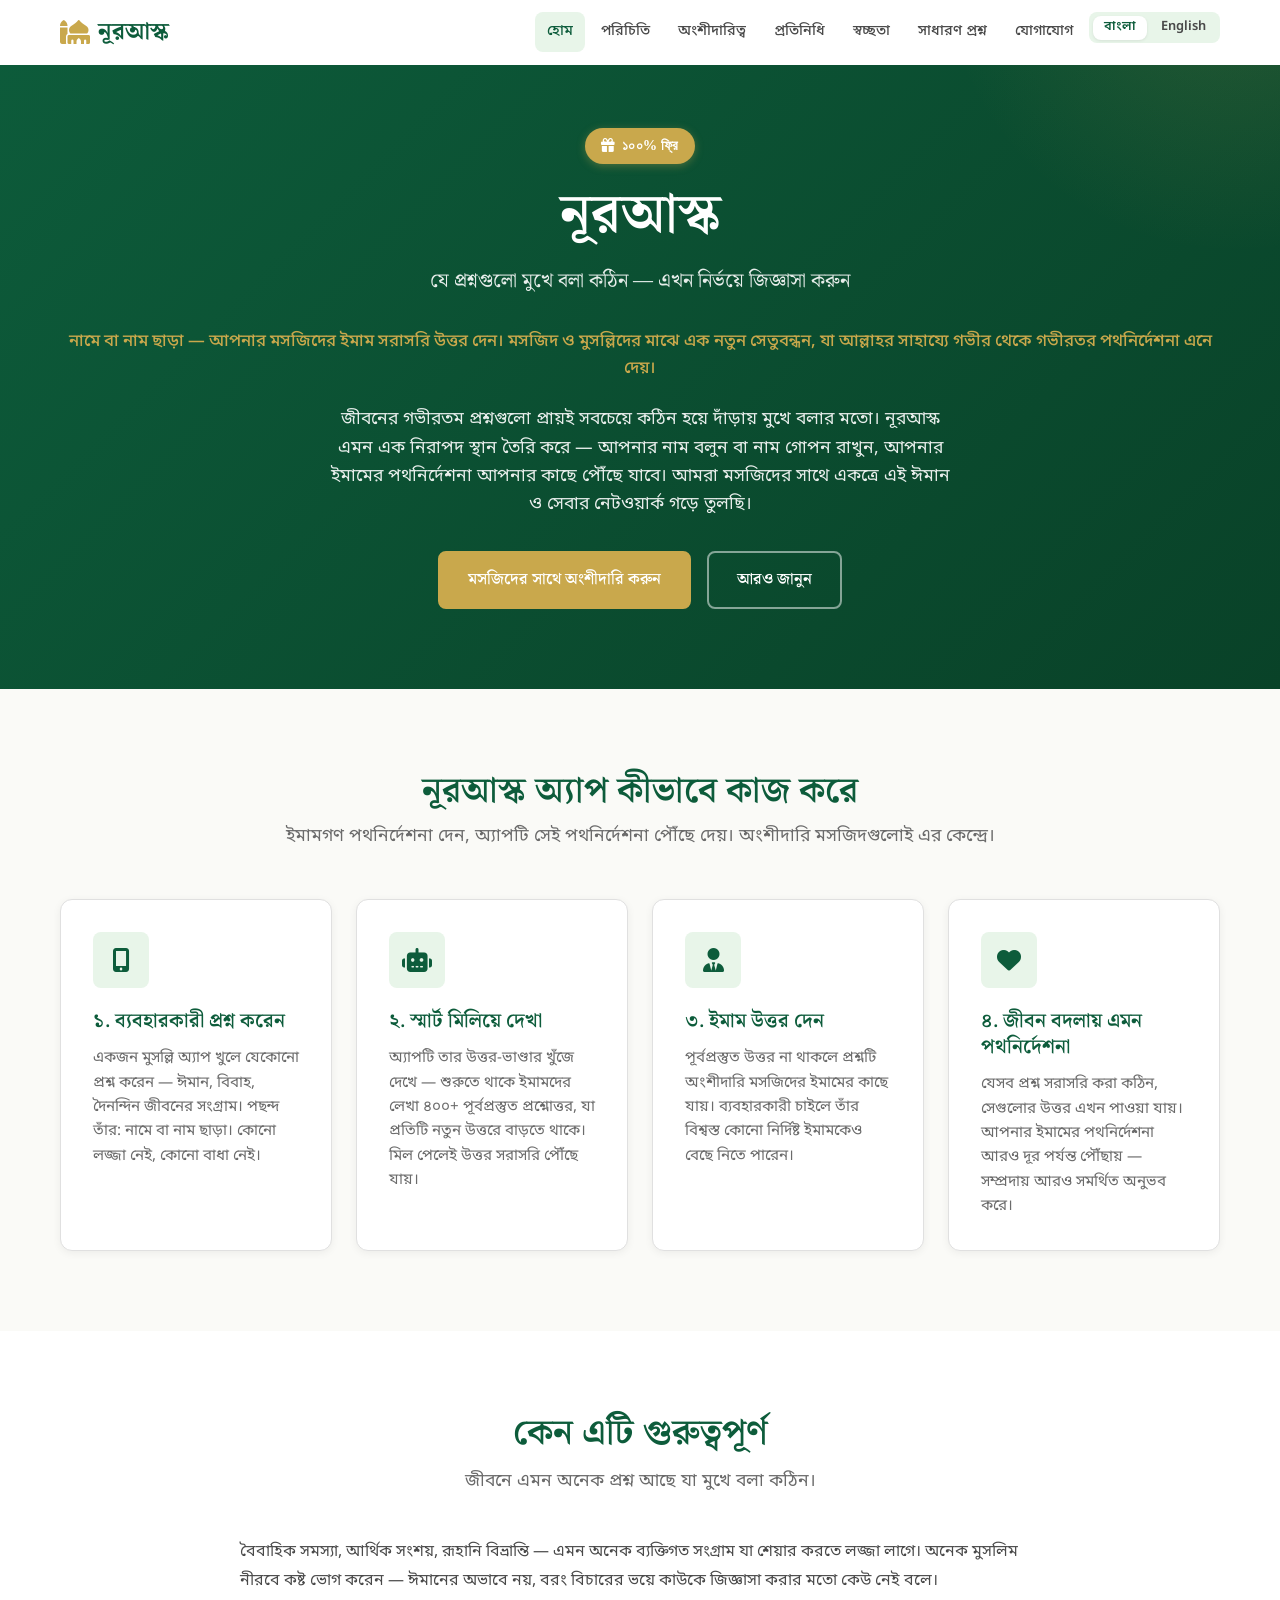
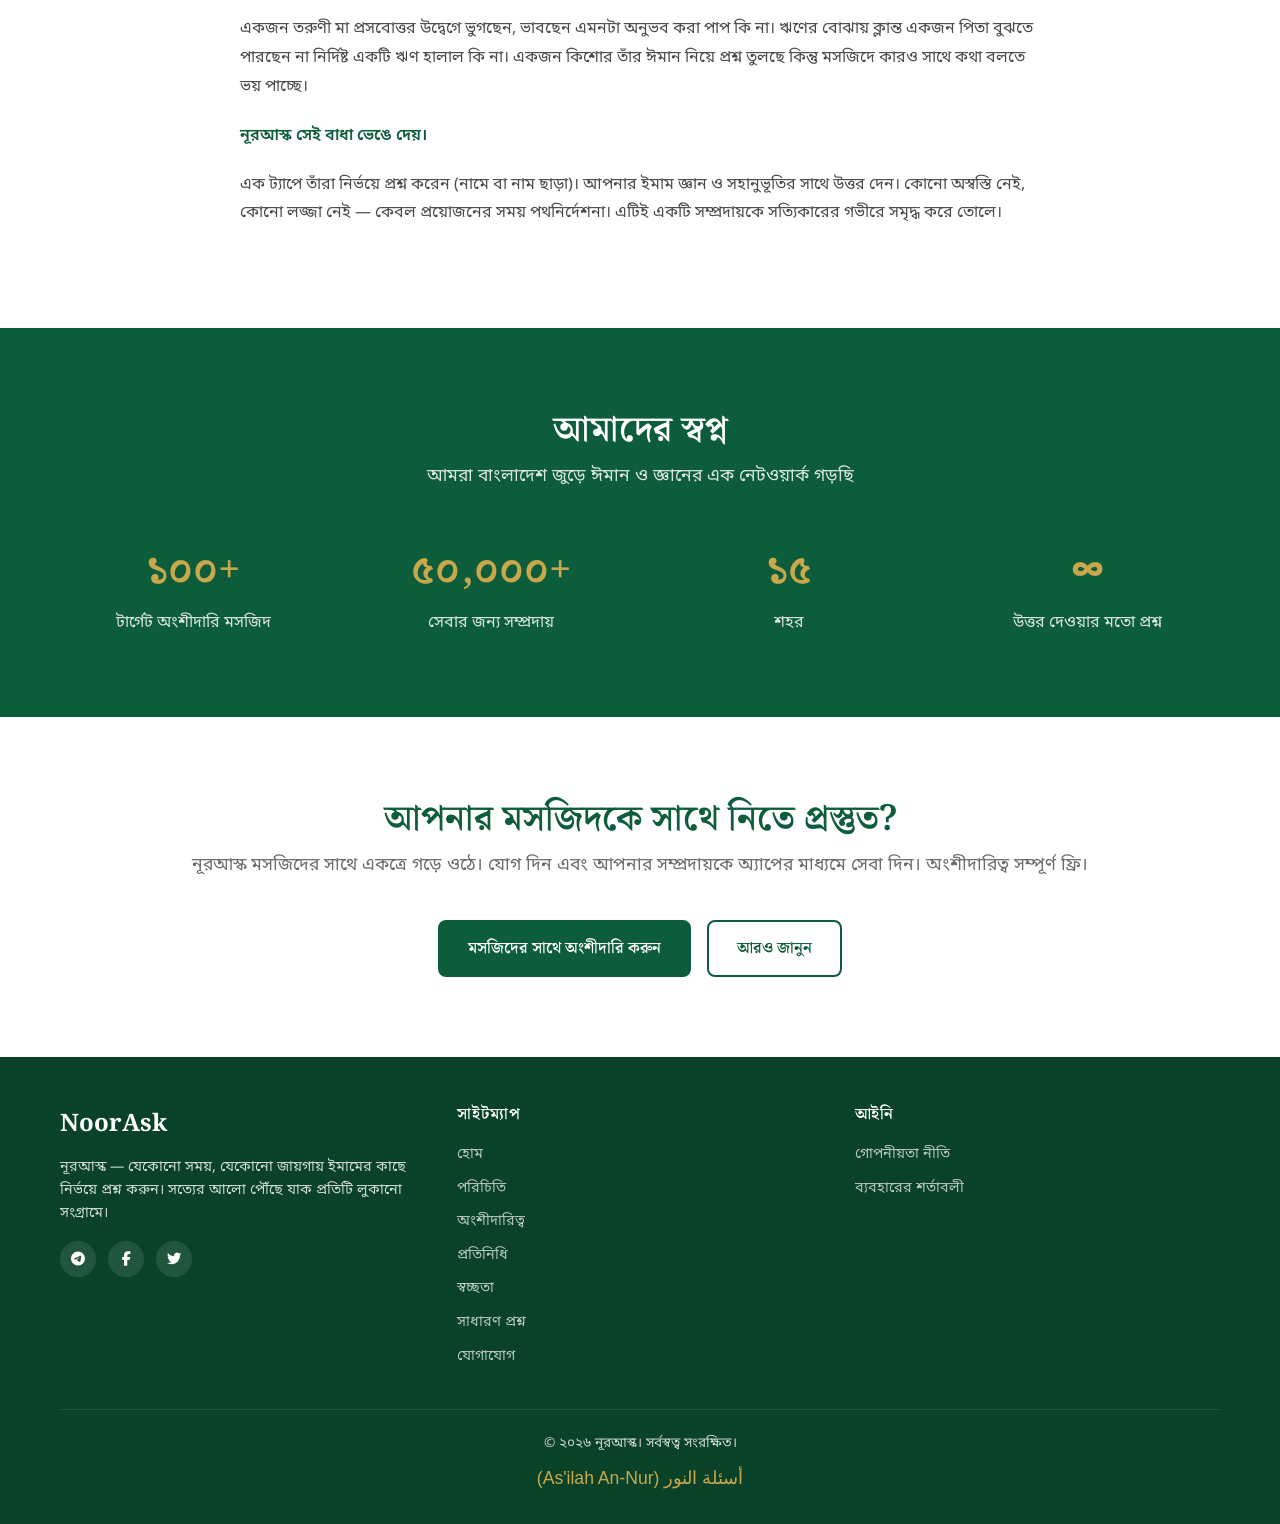
==== commit 198a46ec: "fix: bilingual logo - shows NoorAsk in English, নূরআস্ক in Bengali" ====
--- a/index.html
+++ b/index.html
@@ -17,7 +17,8 @@
     <div class="container">
       <a href="./index.html" class="logo">
         <i class="fas fa-mosque"></i>
-        NoorAsk
+        <span class="txt-en">NoorAsk</span>
+        <span class="txt-bn">নূরআস্ক</span>
       </a>
       <button class="nav-toggle" aria-label="Toggle navigation">
         <i class="fas fa-bars"></i>
--- a/css/style.css
+++ b/css/style.css
@@ -1003,6 +1003,15 @@
   direction: rtl;
 }
 
+/* Logo Language Toggle
+ * html[lang="bn"] (default): shows নূরআস্ক
+ * html[lang="en"]: shows NoorAsk
+ */
+.logo .txt-bn { display: inline; }
+.logo .txt-en { display: none; }
+html[lang="en"] .logo .txt-bn { display: none; }
+html[lang="en"] .logo .txt-en { display: inline; }
+
 /* Co-Creation Highlight Box */
 .highlight-box {
   background: linear-gradient(135deg, rgba(13,92,59,0.06) 0%, rgba(201,168,76,0.08) 100%);
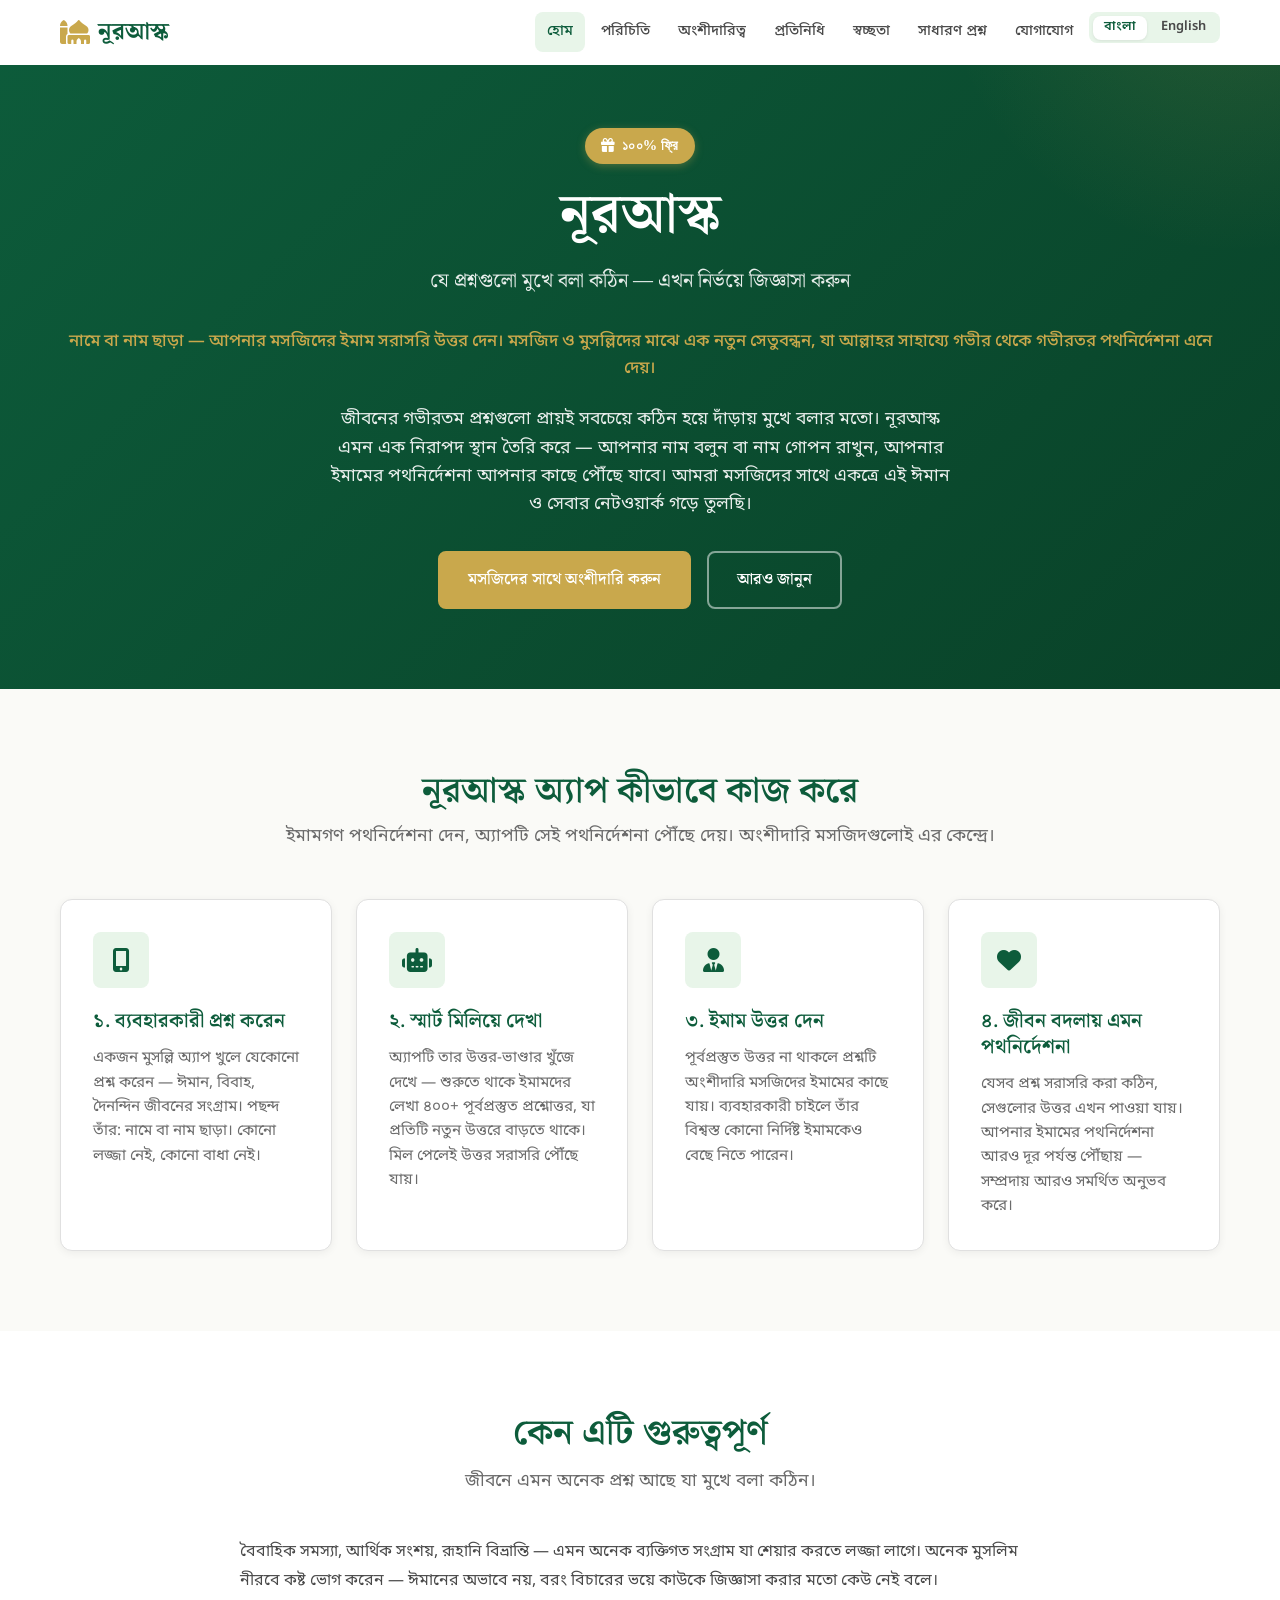
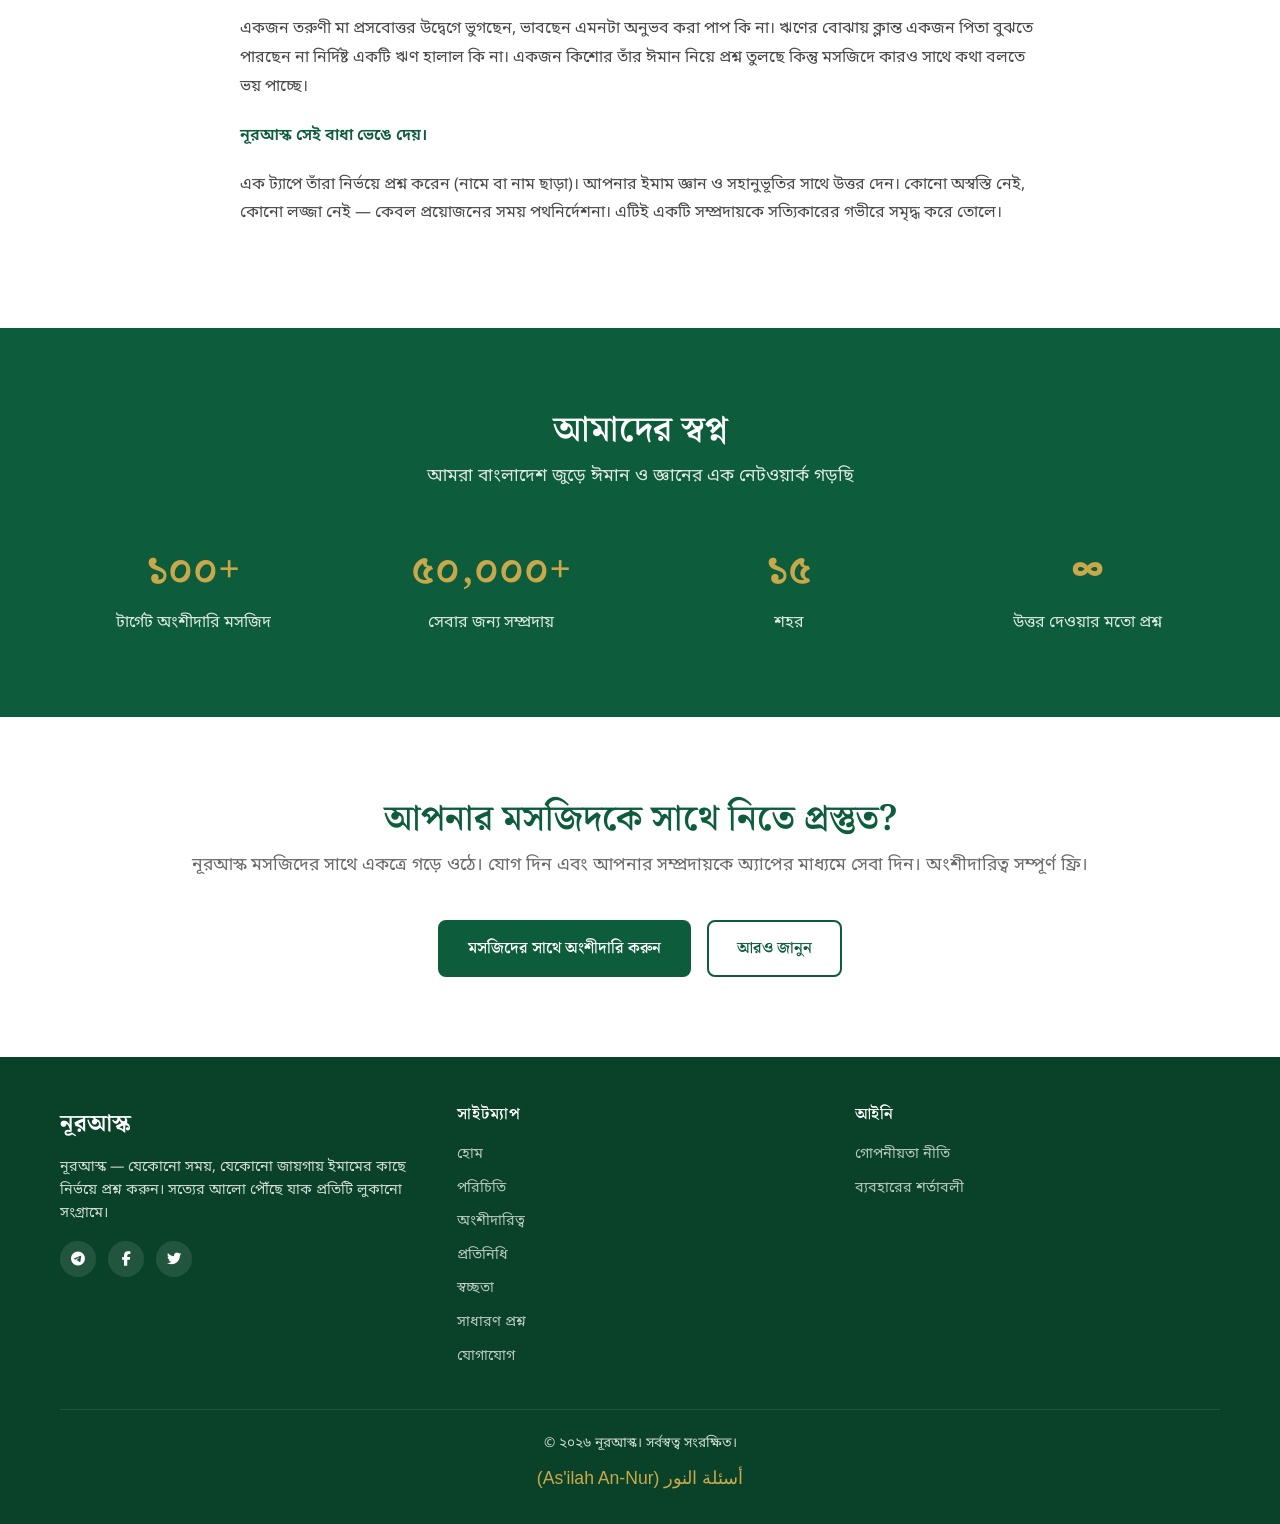
==== commit 2bf70125: "fix: bilingual footer brand - NoorAsk/নূরআস্ক per language" ====
--- a/index.html
+++ b/index.html
@@ -155,7 +155,10 @@
     <div class="container">
       <div class="footer-grid">
         <div>
-          <div class="footer-brand">NoorAsk</div>
+          <div class="footer-brand">
+            <span class="txt-en">NoorAsk</span>
+            <span class="txt-bn">নূরআস্ক</span>
+          </div>
           <p style="font-size: 0.9rem; line-height: 1.6;" data-i18n="footer.tagline">নূরআস্ক — যেকোনো সময়, যেকোনো জায়গায় ইমামের কাছে নির্ভয়ে প্রশ্ন করুন। সত্যের আলো পৌঁছে যাক প্রতিটি লুকানো সংগ্রামে।</p>
           <div class="footer-social">
             <a href="https://t.me/nooraskbangladesh" target="_blank" aria-label="Telegram"><i class="fab fa-telegram-plane"></i></a>
--- a/css/style.css
+++ b/css/style.css
@@ -1012,6 +1012,12 @@
 html[lang="en"] .logo .txt-bn { display: none; }
 html[lang="en"] .logo .txt-en { display: inline; }
 
+/* Footer Brand Language Toggle */
+.footer-brand .txt-bn { display: inline; }
+.footer-brand .txt-en { display: none; }
+html[lang="en"] .footer-brand .txt-bn { display: none; }
+html[lang="en"] .footer-brand .txt-en { display: inline; }
+
 /* Co-Creation Highlight Box */
 .highlight-box {
   background: linear-gradient(135deg, rgba(13,92,59,0.06) 0%, rgba(201,168,76,0.08) 100%);
